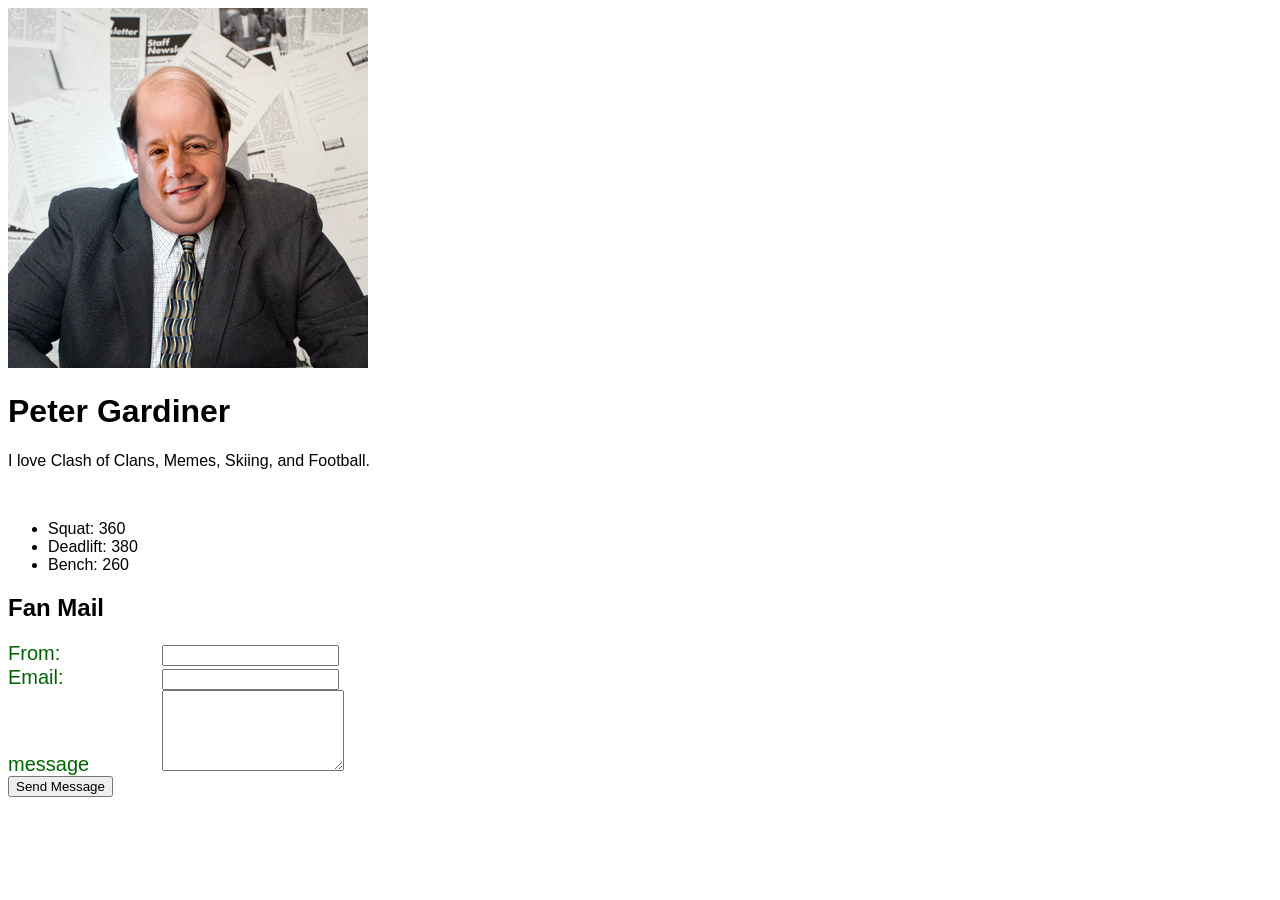
==== PeterGardinerFirstWebApplication2/wwwroot/index.html @ b975f5a8 "Add project files." ====
﻿<!DOCTYPE html>
<html>
<head>
    <meta charset="utf-8" />
    <title>Peter Gardiner Web</title>
    <link href="css/main.css" rel="stylesheet" />
</head>
<body>
    <img src="img/kevin blart mall accountant.jpg" />
    <h1>Peter Gardiner</h1>
    <p>I love Clash of Clans, Memes, Skiing, and Football. </p>
    <br />
    <ul>
        <li>Squat: 360</li>
        <li>Deadlift: 380</li>
        <li>Bench: 260</li>
    </ul>

    <h2>Fan Mail</h2>
    <form>
        <label>From:</label>
         <input id="from"/>
        <br />
        <label>Email:</label>
        <input id="email"/>
        <br />
        <label>message</label>
        <textarea rows="5"></textarea>
        <br />
        <input type="submit" value="Send Message" id="submitbutton"/>
         
    </form>
    <script src="js/Javascripter.js"></script>
</body>
</html>
---- PeterGardinerFirstWebApplication2/wwwroot/css/main.css ----
﻿body {
    font-family:'Segoe UI', Tahoma, Geneva, Verdana, sans-serif
}

label {
    font-size: 20px;
    color: darkgreen;
    width:150px;
    display:inline-block;
}
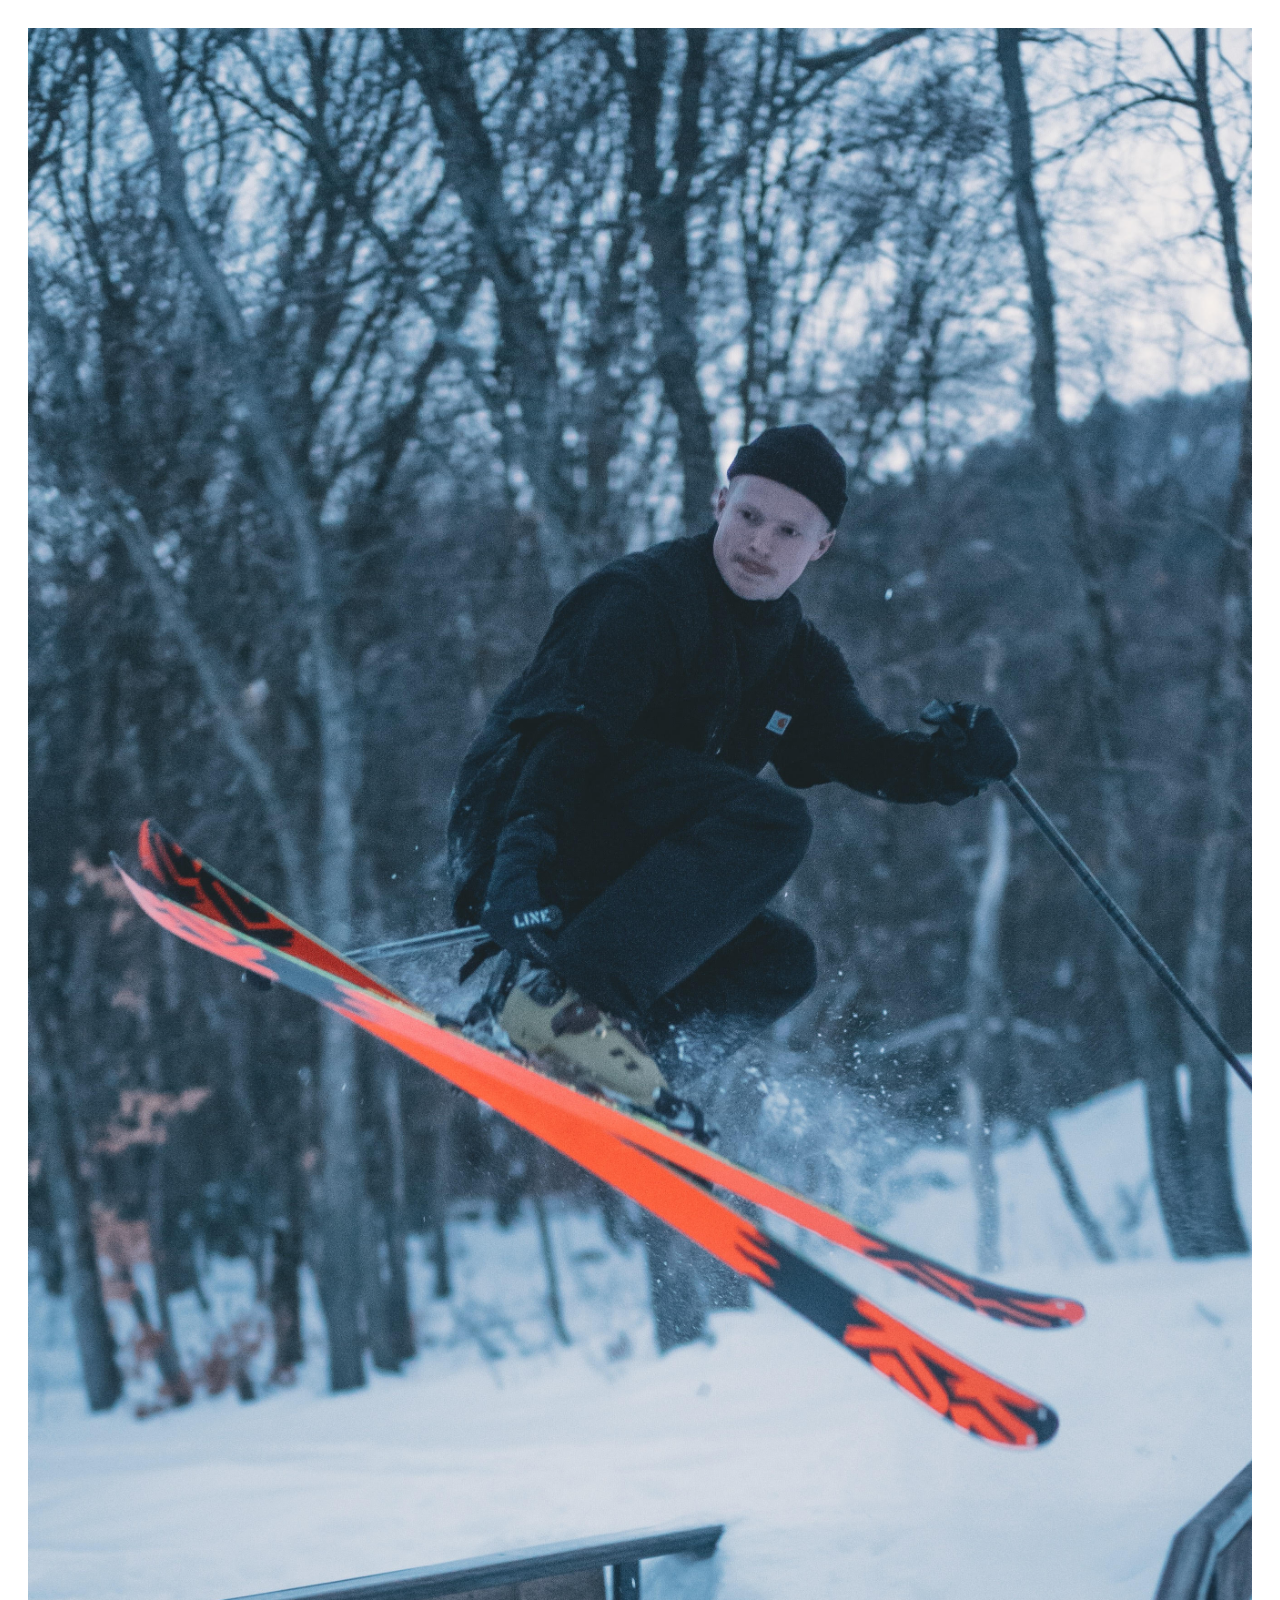
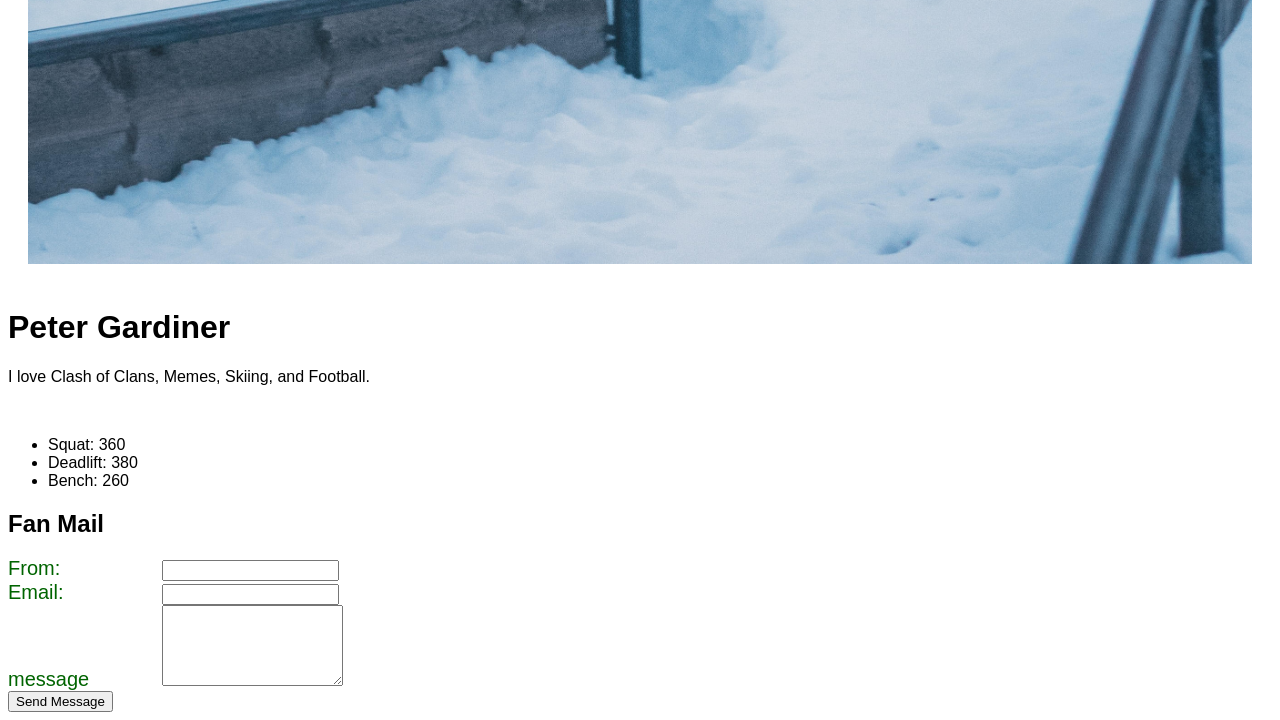
==== commit 07aef5dc: "yeet" ====
--- a/PeterGardinerFirstWebApplication2/wwwroot/index.html
+++ b/PeterGardinerFirstWebApplication2/wwwroot/index.html
@@ -6,7 +6,10 @@
     <link href="css/main.css" rel="stylesheet" />
 </head>
 <body>
-    <img src="img/kevin blart mall accountant.jpg" />
+    <div class="big">
+        <img src="img/ski bruh.jpg" />
+    </div>
+    
     <h1>Peter Gardiner</h1>
     <p>I love Clash of Clans, Memes, Skiing, and Football. </p>
     <br />
@@ -19,16 +22,16 @@
     <h2>Fan Mail</h2>
     <form>
         <label>From:</label>
-         <input id="from"/>
+        <input id="from" />
         <br />
         <label>Email:</label>
-        <input id="email"/>
+        <input id="email" />
         <br />
         <label>message</label>
         <textarea rows="5"></textarea>
         <br />
-        <input type="submit" value="Send Message" id="submitbutton"/>
-         
+        <input type="submit" value="Send Message" id="submitbutton" />
+
     </form>
     <script src="js/Javascripter.js"></script>
 </body>
--- a/PeterGardinerFirstWebApplication2/wwwroot/css/main.css
+++ b/PeterGardinerFirstWebApplication2/wwwroot/css/main.css
@@ -7,4 +7,15 @@
     color: darkgreen;
     width:150px;
     display:inline-block;
+}
+
+img {
+    max-width: 100%;
+    height:auto;
+}   
+
+.big{
+    width:auto;
+    text-align: center;
+    padding: 20px;
 }
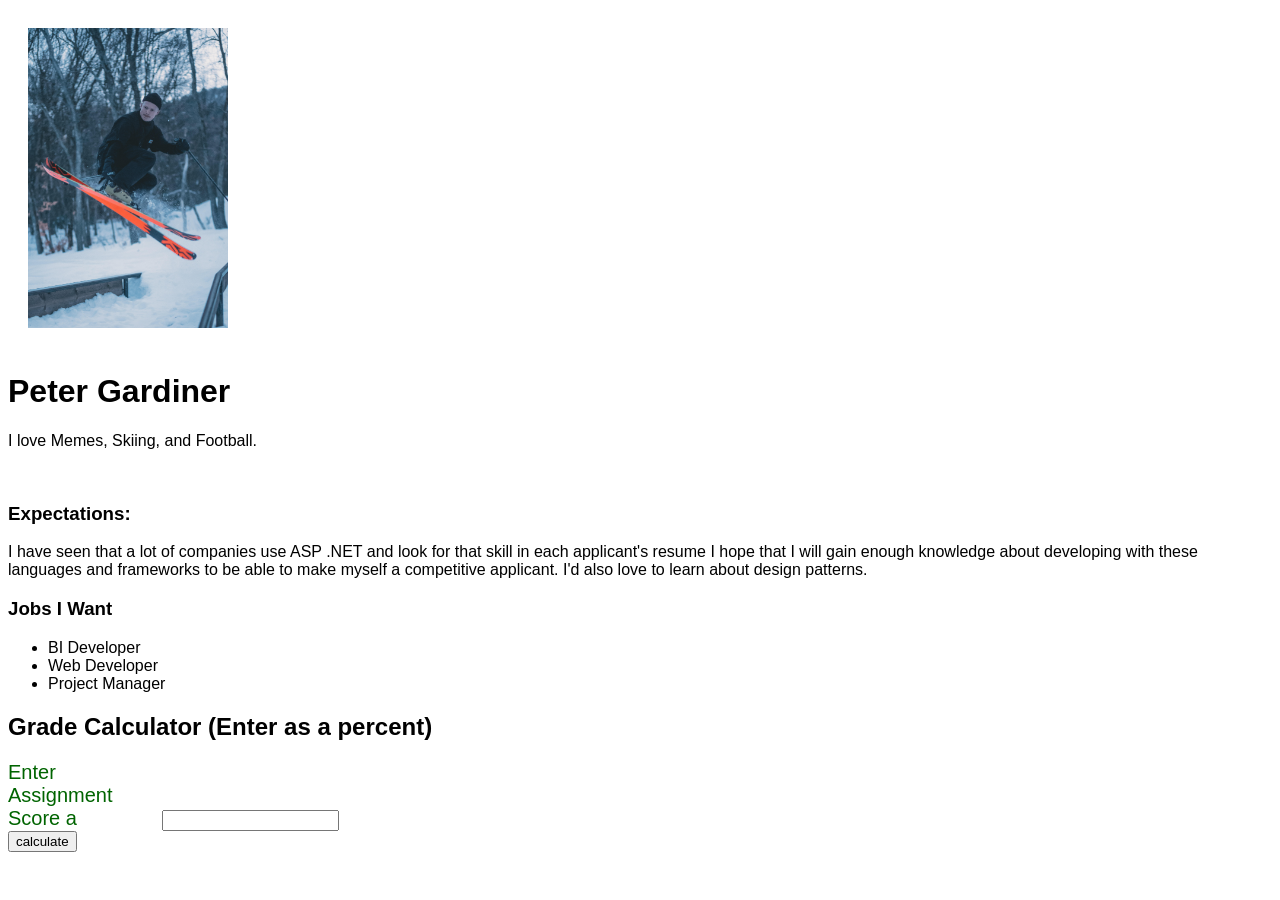
==== commit e2c84d78: "favicon" ====
--- a/PeterGardinerFirstWebApplication2/wwwroot/index.html
+++ b/PeterGardinerFirstWebApplication2/wwwroot/index.html
@@ -1,9 +1,12 @@
 ﻿<!DOCTYPE html>
 <html>
 <head>
+
     <meta charset="utf-8" />
     <title>Peter Gardiner Web</title>
     <link href="css/main.css" rel="stylesheet" />
+    <link rel="shortcut icon" href="img/favicon.png" />
+
 </head>
 <body>
     <div class="big">
@@ -11,28 +14,30 @@
     </div>
     
     <h1>Peter Gardiner</h1>
-    <p>I love Clash of Clans, Memes, Skiing, and Football. </p>
+
+    <p>I love Memes, Skiing, and Football. </p>
     <br />
+
+    <h3>Expectations:</h3>
+    <p> I have seen that a lot of companies use ASP .NET and look for that skill in each applicant's resume
+    I hope that I will gain enough knowledge about developing with these languages and frameworks to be able to 
+    make myself a competitive applicant. I'd also love to learn about design patterns.  </p>
+
+    <h3>Jobs I Want</h3>
     <ul>
-        <li>Squat: 360</li>
-        <li>Deadlift: 380</li>
-        <li>Bench: 260</li>
+        <li>BI Developer</li>
+        <li>Web Developer</li>
+        <li>Project Manager</li>
     </ul>
 
-    <h2>Fan Mail</h2>
+    <h2>Grade Calculator (Enter as a percent)</h2>
     <form>
-        <label>From:</label>
+        <label>Enter Assignment Score a</label>
         <input id="from" />
         <br />
-        <label>Email:</label>
-        <input id="email" />
-        <br />
-        <label>message</label>
-        <textarea rows="5"></textarea>
-        <br />
-        <input type="submit" value="Send Message" id="submitbutton" />
+        <input type="submit" value="calculate" id="submitbutton" />
+    </form>
 
-    </form>
     <script src="js/Javascripter.js"></script>
 </body>
 </html>
--- a/PeterGardinerFirstWebApplication2/wwwroot/css/main.css
+++ b/PeterGardinerFirstWebApplication2/wwwroot/css/main.css
@@ -15,7 +15,7 @@
 }   
 
 .big{
-    width:auto;
+    width:200px;
     text-align: center;
     padding: 20px;
 }
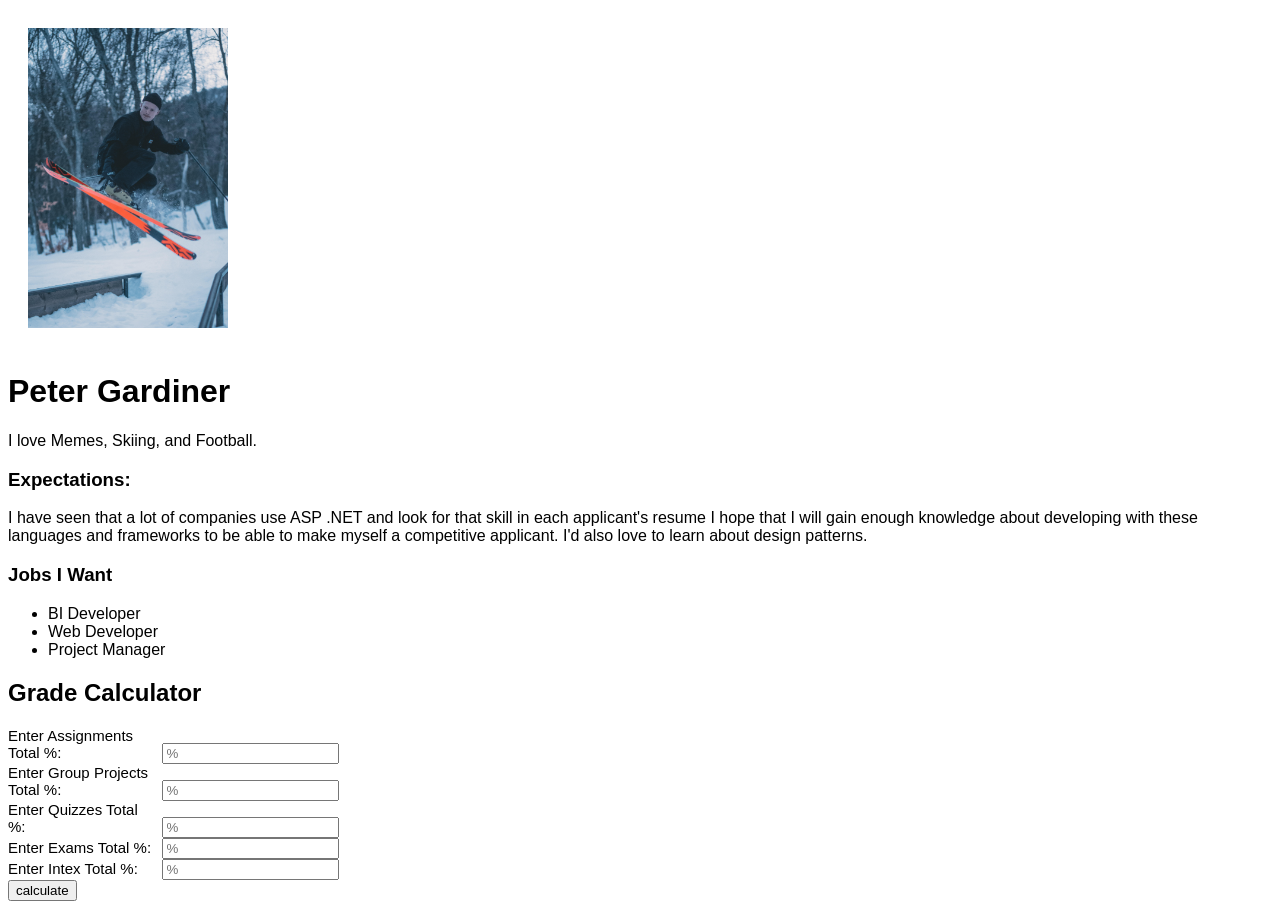
==== commit a81d10c7: "form font" ====
--- a/PeterGardinerFirstWebApplication2/wwwroot/index.html
+++ b/PeterGardinerFirstWebApplication2/wwwroot/index.html
@@ -5,7 +5,10 @@
     <meta charset="utf-8" />
     <title>Peter Gardiner Web</title>
     <link href="css/main.css" rel="stylesheet" />
-    <link rel="shortcut icon" href="img/favicon.png" />
+    <link rel="apple-touch-icon" sizes="180x180" href="img/apple-touch-icon.png">
+    <link rel="icon" type="image/png" sizes="32x32" href="img/favicon-32x32.png">
+    <link rel="icon" type="image/png" sizes="16x16" href="img/favicon-16x16.png">
+    <link rel="manifest" href="img/site.webmanifest">
 
 </head>
 <body>
@@ -16,7 +19,6 @@
     <h1>Peter Gardiner</h1>
 
     <p>I love Memes, Skiing, and Football. </p>
-    <br />
 
     <h3>Expectations:</h3>
     <p> I have seen that a lot of companies use ASP .NET and look for that skill in each applicant's resume
@@ -30,10 +32,22 @@
         <li>Project Manager</li>
     </ul>
 
-    <h2>Grade Calculator (Enter as a percent)</h2>
+    <h2>Grade Calculator</h2>
     <form>
-        <label>Enter Assignment Score a</label>
-        <input id="from" />
+        <label>Enter Assignments Total %:</label>
+        <input id="assignment" placeholder="%" />
+        <br />
+        <label>Enter Group Projects Total %:</label>
+        <input id="project" placeholder="%" />
+        <br />
+        <label>Enter Quizzes Total %:</label>
+        <input id="quiz" placeholder="%" />
+        <br />
+        <label>Enter Exams Total %:</label>
+        <input id="exams" placeholder="%" />
+        <br />
+        <label>Enter Intex Total %:</label>
+        <input id="intex" placeholder="%" />
         <br />
         <input type="submit" value="calculate" id="submitbutton" />
     </form>
--- a/PeterGardinerFirstWebApplication2/wwwroot/css/main.css
+++ b/PeterGardinerFirstWebApplication2/wwwroot/css/main.css
@@ -3,8 +3,8 @@
 }
 
 label {
-    font-size: 20px;
-    color: darkgreen;
+    font-size: 15px;
+    color: black ;
     width:150px;
     display:inline-block;
 }
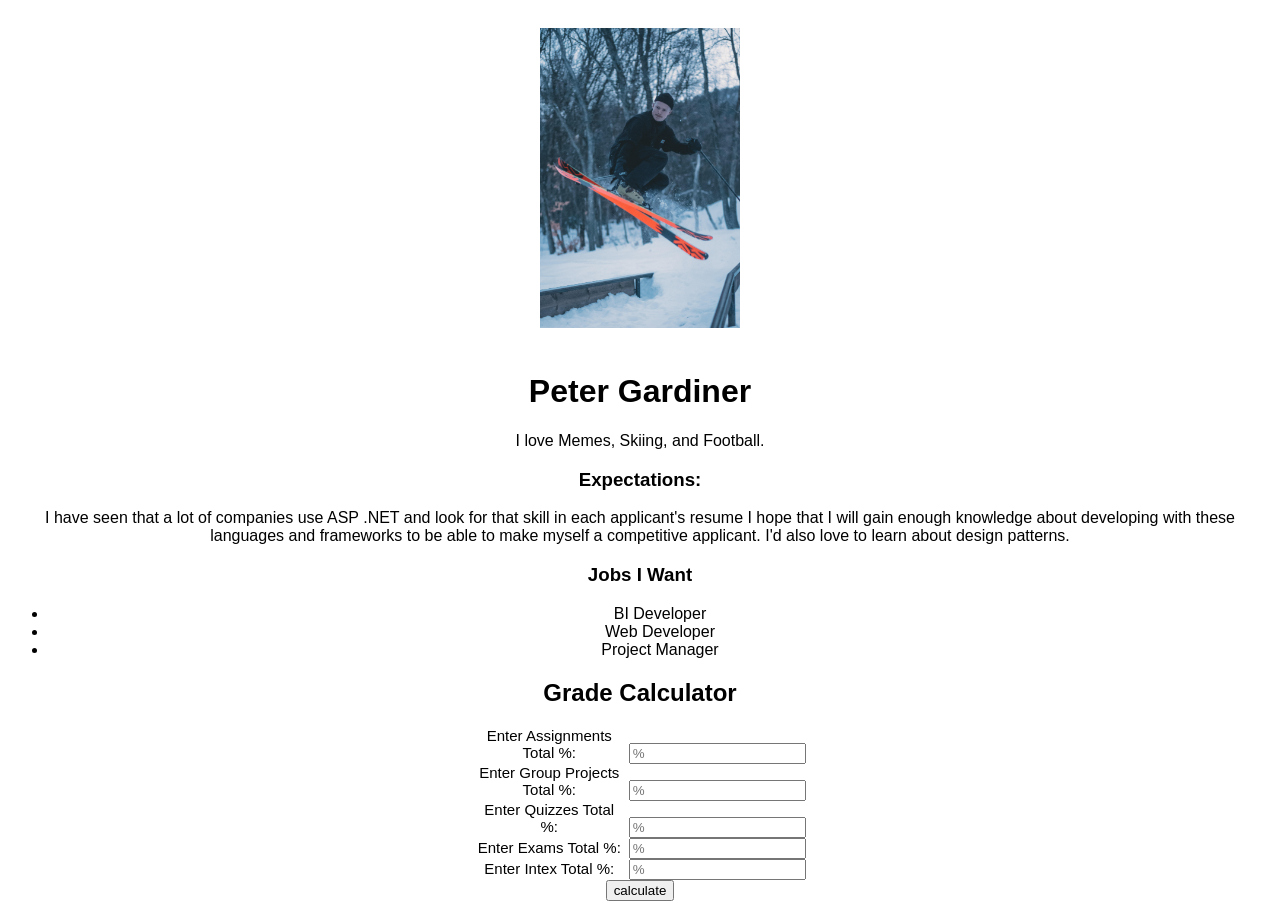
==== commit fc83e23c: "center again" ====
--- a/PeterGardinerFirstWebApplication2/wwwroot/index.html
+++ b/PeterGardinerFirstWebApplication2/wwwroot/index.html
@@ -12,46 +12,49 @@
 
 </head>
 <body>
-    <div class="big">
-        <img src="img/ski bruh.jpg" />
+    <div>
+        <div class="big">
+            <img src="img/ski bruh.jpg" />
+        </div>
+
+        <h1>Peter Gardiner</h1>
+
+        <p>I love Memes, Skiing, and Football. </p>
+
+        <h3>Expectations:</h3>
+        <p>
+            I have seen that a lot of companies use ASP .NET and look for that skill in each applicant's resume
+            I hope that I will gain enough knowledge about developing with these languages and frameworks to be able to
+            make myself a competitive applicant. I'd also love to learn about design patterns.
+        </p>
+
+        <h3>Jobs I Want</h3>
+        <ul>
+            <li>BI Developer</li>
+            <li>Web Developer</li>
+            <li>Project Manager</li>
+        </ul>
+
+        <h2>Grade Calculator</h2>
+        <form>
+            <label>Enter Assignments Total %:</label>
+            <input id="assignment" placeholder="%" />
+            <br />
+            <label>Enter Group Projects Total %:</label>
+            <input id="project" placeholder="%" />
+            <br />
+            <label>Enter Quizzes Total %:</label>
+            <input id="quiz" placeholder="%" />
+            <br />
+            <label>Enter Exams Total %:</label>
+            <input id="exams" placeholder="%" />
+            <br />
+            <label>Enter Intex Total %:</label>
+            <input id="intex" placeholder="%" />
+            <br />
+            <input type="submit" value="calculate" id="submitbutton" />
+        </form>
     </div>
-    
-    <h1>Peter Gardiner</h1>
-
-    <p>I love Memes, Skiing, and Football. </p>
-
-    <h3>Expectations:</h3>
-    <p> I have seen that a lot of companies use ASP .NET and look for that skill in each applicant's resume
-    I hope that I will gain enough knowledge about developing with these languages and frameworks to be able to 
-    make myself a competitive applicant. I'd also love to learn about design patterns.  </p>
-
-    <h3>Jobs I Want</h3>
-    <ul>
-        <li>BI Developer</li>
-        <li>Web Developer</li>
-        <li>Project Manager</li>
-    </ul>
-
-    <h2>Grade Calculator</h2>
-    <form>
-        <label>Enter Assignments Total %:</label>
-        <input id="assignment" placeholder="%" />
-        <br />
-        <label>Enter Group Projects Total %:</label>
-        <input id="project" placeholder="%" />
-        <br />
-        <label>Enter Quizzes Total %:</label>
-        <input id="quiz" placeholder="%" />
-        <br />
-        <label>Enter Exams Total %:</label>
-        <input id="exams" placeholder="%" />
-        <br />
-        <label>Enter Intex Total %:</label>
-        <input id="intex" placeholder="%" />
-        <br />
-        <input type="submit" value="calculate" id="submitbutton" />
-    </form>
-
     <script src="js/Javascripter.js"></script>
 </body>
 </html>
--- a/PeterGardinerFirstWebApplication2/wwwroot/css/main.css
+++ b/PeterGardinerFirstWebApplication2/wwwroot/css/main.css
@@ -1,5 +1,7 @@
 ﻿body {
-    font-family:'Segoe UI', Tahoma, Geneva, Verdana, sans-serif
+    font-family:'Segoe UI', Tahoma, Geneva, Verdana, sans-serif;
+    text-align: center;
+
 }
 
 label {
@@ -18,4 +20,9 @@
     width:200px;
     text-align: center;
     padding: 20px;
+}
+
+div{
+    margin-left: auto;
+    margin-right: auto;
 }
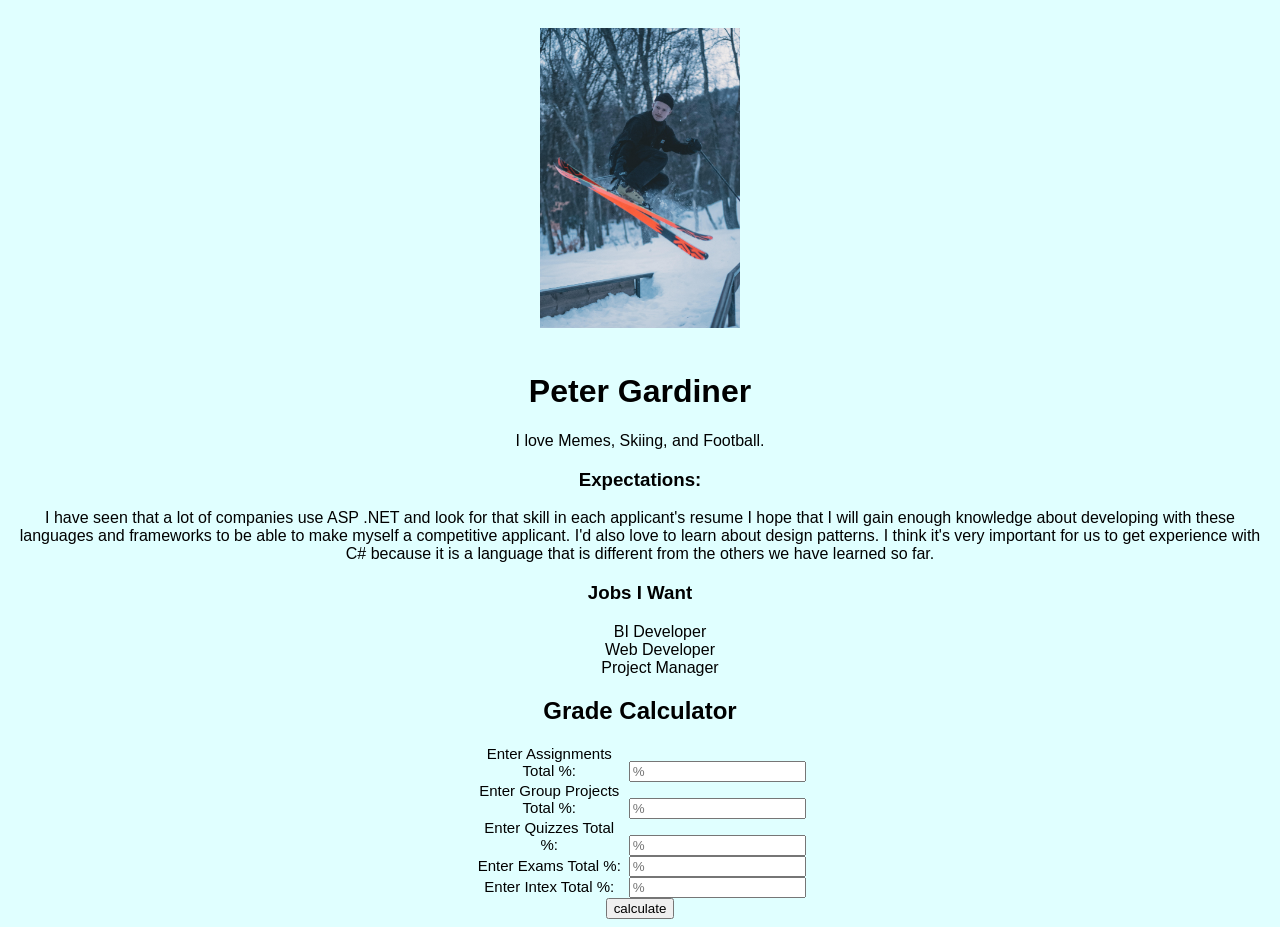
==== commit 0fd96d26: "p" ====
--- a/PeterGardinerFirstWebApplication2/wwwroot/index.html
+++ b/PeterGardinerFirstWebApplication2/wwwroot/index.html
@@ -25,7 +25,8 @@
         <p>
             I have seen that a lot of companies use ASP .NET and look for that skill in each applicant's resume
             I hope that I will gain enough knowledge about developing with these languages and frameworks to be able to
-            make myself a competitive applicant. I'd also love to learn about design patterns.
+            make myself a competitive applicant. I'd also love to learn about design patterns. I think it's very important for us to get
+            experience with C# because it is a language that is different from the others we have learned so far. 
         </p>
 
         <h3>Jobs I Want</h3>
--- a/PeterGardinerFirstWebApplication2/wwwroot/css/main.css
+++ b/PeterGardinerFirstWebApplication2/wwwroot/css/main.css
@@ -1,7 +1,7 @@
 ﻿body {
     font-family:'Segoe UI', Tahoma, Geneva, Verdana, sans-serif;
     text-align: center;
-
+    background-color: lightcyan;
 }
 
 label {
@@ -25,4 +25,7 @@
 div{
     margin-left: auto;
     margin-right: auto;
+}
+ul{
+    list-style-type: none;
 }
